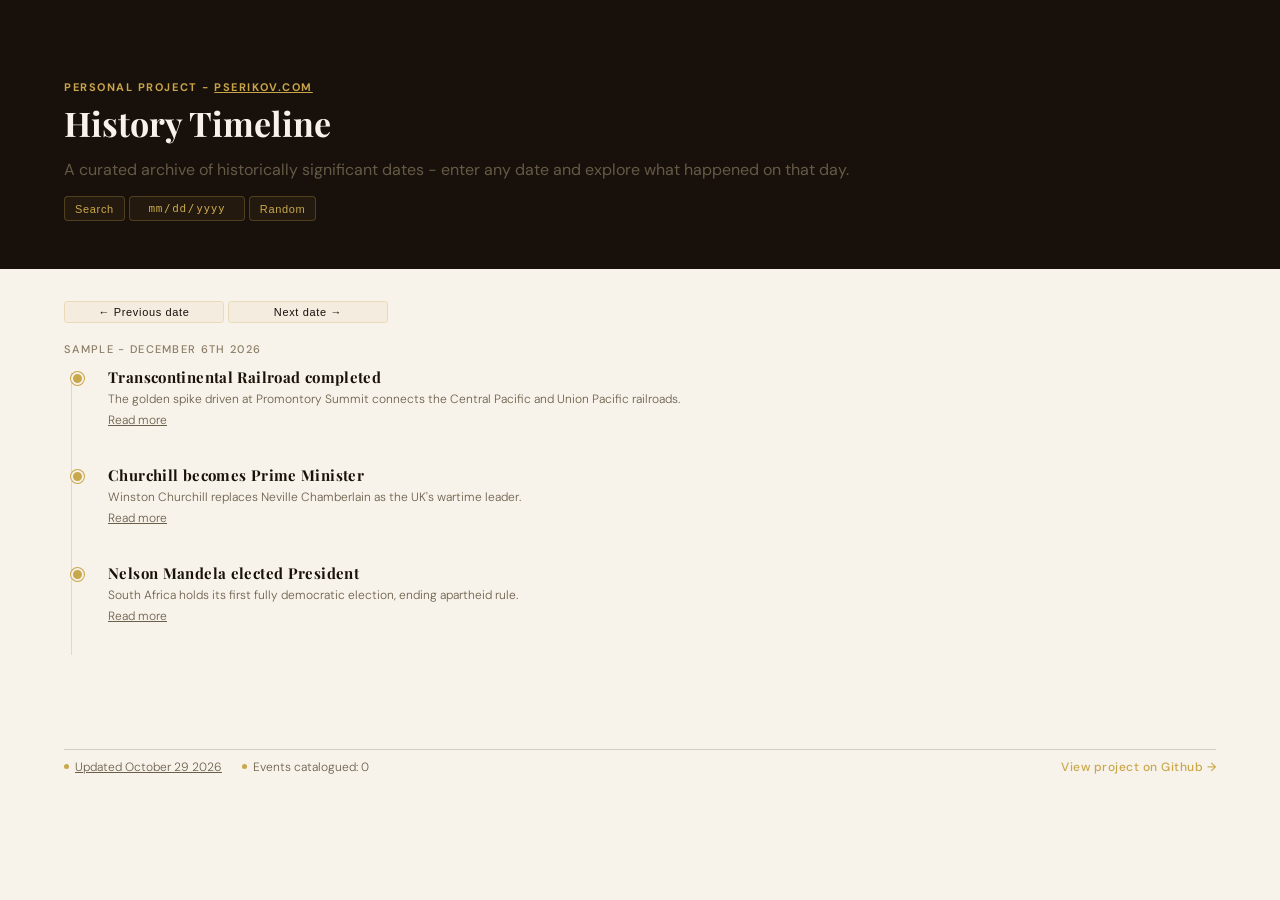
==== public/index.html @ 298302d5 "updated footer note" ====
<!DOCTYPE html>
<html>
<head>
    <title>What Happened on Any Date? | HistoryTimeline</title>
    <meta charset="UTF-8">
    <meta name="description" content="Pick any date and see what happened on it, from history and science to games, music and tech. A hand-curated timeline of dated events, each with a source."/>
    <link rel="canonical" href="https://history-timeline-qt6j.onrender.com">
    <meta property="og:site_name" content="HistoryTimeline">
    <meta property="og:url" content="https://history-timeline-qt6j.onrender.com">
    <meta property="og:type" content="website">
    <meta property="og:description" content="Pick any date and see what happened on it, from history and science to games, music and tech. A hand-curated timeline of dated events, each with a source.">
    <meta property="og:title" content="What Happened on Any Date? | HistoryTimeline">

    <!-- <meta name="twitter:card" content="summary_large_image"> -->
    <meta name="twitter:title" content="What Happened on Any Date? | HistoryTimeline">
    <meta name="twitter:description" content="Pick any date and see what happened on it, from history and science to games, music and tech. A hand-curated timeline of dated events, each with a source.">
    <!-- <meta name="twitter:image" content="https://history-timeline-qt6j.onrender.com/preview.png"> -->
    <!-- <meta name="twitter:image:alt" content="HistoryTimeline: look up any date and see what happened on it"> -->

    <link rel="stylesheet" href="css/index.css">
    <link rel="stylesheet" href="css/log.css">
    <link rel="stylesheet" href="css/date-nav.css">
    <script src="scripts/script.js"></script>
    <script src="scripts/log.js"></script>
    <script src="scripts/footer.js"></script>
    <script src="scripts/date-nav.js"></script>
    <script src="scripts/init.js"></script>
    <script type="application/ld+json" src="">
        {
            "@context": "https://schema.org",
            "@graph": [
                {
                "@type": "WebSite",
                "@id": "https://history-timeline-qt6j.onrender.com/#website",
                "url": "https://history-timeline-qt6j.onrender.com/",
                "name": "History Timeline",
                "description": "A curated archive of historically significant dates. Enter any date and explore what happened on that day.",
                "inLanguage": "en-US",
                "dateCreated": "2026-03-12",
                "author": { "@id": "https://history-timeline-qt6j.onrender.com/#author" },
                "publisher": { "@id": "https://history-timeline-qt6j.onrender.com/#author" }
                },
                {
                "@type": "Person",
                "@id": "https://history-timeline-qt6j.onrender.com/#author",
                "name": "Patrik",
                "url": "https://pserikov.com/",
                "sameAs": ["https://github.com/pattles/"]
                }
            ]
        }
    </script>
    <meta name="viewport" content="width=device-width, initial-scale=1.0">
</head>
<body>
    <section class="section-hero">
        <div class="container">
            <div style="margin-right: 25%">
                <h4 class="section-hero__eyebrow">Personal Project - <a href="https://www.pserikov.com/portfolio/history-timeline?ref=historytimeline" target="_blank" style="color: inherit">pserikov.com</a></h4>
                <h1 class="section-hero__title">History Timeline</h1>
                <p style="color: #655a46;">A curated archive of historically significant dates - enter any date and explore what happened on that day.</p>
            </div>
            <div class="section-hero__buttons">
                <button class="section-hero__btn" id="hero-btnGen">Search</button>
                <input class="section-hero__input" type="date" id="hero-date">
                <button class="section-hero__btn" id="hero-btnRandom">Random</button>
            </div>
        </div>
    </section>
    <section class="section-events">
        <div class="container">
            <div class="date-nav">
                <button class="date-nav__button date-nav__button--prev" data-nav="prev" data-date="">Previous date</button>
                <button class="date-nav__button date-nav__button--next" data-nav="next" data-date="">Next date</button>
            </div>
            <div class="section-events__lead">
                <p id="section-events__lead" >Sample - May 1st 2026</p>
            </div>
            <div class="section-events__timeline">
                <div id="section-events__cards">
                    <div class="section-events__card">
                        <div class="section-events__dot"></div>
                        <h4 class="section-events__headline">Transcontinental Railroad completed</h4>
                        <p class="section-events__desc">The golden spike driven at Promontory Summit connects the Central Pacific and Union Pacific railroads.</p>
                        <a class="section-events__desc" href="https://www.pserikov.com/portfolio/history-timeline?ref=historytimeline">Read more</a>
                    </div>
                    <div class="section-events__card">
                        <div class="section-events__dot"></div>
                        <h4 class="section-events__headline">Churchill becomes Prime Minister</h4>
                        <p class="section-events__desc">Winston Churchill replaces Neville Chamberlain as the UK's wartime leader.</p>
                        <a class="section-events__desc" href="https://www.pserikov.com/portfolio/history-timeline?ref=historytimeline">Read more</a>
                    </div>
                    <div class="section-events__card">
                        <div class="section-events__dot"></div>
                        <h4 class="section-events__headline">Nelson Mandela elected President</h4>
                        <p class="section-events__desc">South Africa holds its first fully democratic election, ending apartheid rule.</p>
                        <a class="section-events__desc" href="https://www.pserikov.com/portfolio/history-timeline?ref=historytimeline">Read more</a>
                    </div>
                </div>
            </div>
        </div>
    </section>
    <footer>
        <div class="footer-divider"></div>
        <div class="container">
            <div class="footer-meta">
                <div class="footer-meta__item">
                <div class="footer-meta__dot"></div>
                <p id="gate-open" style="text-decoration: underline; cursor: pointer">Updated October 29 2026</p>
            </div>
            <div class="footer-meta">
                <div class="footer-meta__item">
                <div class="footer-meta__dot"></div>
                <p id="footer-catalogued">Events catalogued: 0</p>
            </div>
        </div>
        <div style="margin-left: auto">
            <p><a class="footer-link" href="https://github.com/Pattles/HistoryTimeline" target="_blank">View project on Github &#8594</a></p>
        </div> 
    </footer>
    <div id="overlay-gate" class="overlay blur" style="display: none;">
        <div class="overlay-container">
            <div class="overlay-header column">
                <h3 class="overlay-header__lead">Contributors Only</h3>
                <p class="overlay-header__subtitle">Enter your password to add a new event.</p>
            </div>
            <div class="overlay-form column">
                <p class="overlay-form__lead">Password</p>
                <input id="gate-pass" class="overlay-form__input" type="text">
                <p class="overlay-form__note">&nbsp;</p> <!-- Incorrect password. Please try again. -->
            </div>
            <div class="overlay-actions row">
                <button class="overlay-actions__button overlay-actions__cancel">Cancel</button>
                <button class="overlay-actions__button overlay-actions__continue">Continue</button>
            </div>
        </div>
    </div>
    <div id="overlay-contribute" class="overlay blur" style="display: none;">
        <div class="overlay-container">

            <div class="overlay-header">
                <h3 class="overlay-header__lead">Manage Events</h3>
                
                <select id="mode-select" class="overlay-select">
                    <option value="add">Add event</option>
                    <option value="edit">Edit event</option>
                    <!-- <option value="delete">Delete event</option> -->
                </select>

            </div>

            <div class="overlay-form">

                <div class="overlay-form__field" data-show-in="edit delete">
                    <p class="overlay-form__lead">Event</p>
                    <select id="event-select" class="overlay-select" style="color: #2c2416;">
                        <option value="">Select event</option>
                    </select>
                </div>

                <div class="overlay-form__field" data-show-in="add edit">
                    <p class="overlay-form__lead">Date</p>
                    <input id="contribute-date" class="overlay-form__date" type="date">
                </div>

                <div class="overlay-form__field" data-show-in="add edit">
                    <p class="overlay-form__lead">Title</p>
                    <input id="contribute-title" class="overlay-form__input" type="text" placeholder="e.g. Redbull was founded">
                </div>

                <div class="overlay-form__field" data-show-in="add edit">
                    <p class="overlay-form__lead">Description</p>
                    <textarea id="contribute-desc" class="overlay-form__input" style="resize: vertical" rows="5" placeholder="What happened?"></textarea>
                </div>

                <div class="overlay-form__field" data-show-in="add edit">
                    <p class="overlay-form__lead">Source link</p>
                    <input id="contribute-link" class="overlay-form__input" type="text" placeholder="https://wikipedia.org/...">
                </div>

            </div>


            <div class="overlay-actions row">
                <button class="overlay-actions__button overlay-actions__cancel">Cancel</button>
                <button class="overlay-actions__button overlay-actions__continue" id="contribute-submit">Save event</button>
            </div>

        </div>
    </div>

    
</body>
</html>
---- public/css/index.css ----
@import url('https://fonts.googleapis.com/css2?family=Playfair+Display:wght@400;700&family=DM+Sans:wght@300;400;500&display=swap');

/* The big stuff */
body, html {
    margin: 0;
    padding: 0;
    font-family: 'DM Sans', sans-serif;
    background-color: #f7f2ea;
}

body {
    display: flex;
    flex-direction: column;
    min-height: 50rem;
}

body, html {
  touch-action: manipulation; /* Disable zoom */
}

[hidden] { 
    display: none !important; 
}

h3 {
    margin: 0;
    padding: 0;
}

.container {
    display: flex;
    flex-direction: column;
}

.row {
    display: flex;
    flex-direction: row;
}

.column {
    display: flex;
    flex-direction: column;
}

input[type="text"]:hover {
    box-shadow: inset 0 0 0 2px #c8a44a;
}

input[type="text"]:focus {
    outline: none;
    box-shadow: inset 0 0 0 2px #c8a44a;
}

/* */

section {
    padding: 2rem 4rem 3rem; 
}

button, 
input, 
select {
    font-size: 11px;
    font-weight: 500;
    letter-spacing: 0.06em;
    padding: 0.25rem 0.625rem;
    border-radius: 4px;
    border: 0.5px solid #c9a84c44;
    color: #c9a84c;
    background: #c9a84c11;
    text-align: center;
    cursor: pointer;
}


.section-hero__btn:hover,
.section-hero__input:hover {
    border-color:  rgb(172, 126, 9);
    color:  rgb(172, 126, 9);
}

#hero-date::-webkit-calendar-picker-indicator {
    display: none;
}

/* Sections */
/* Hero */
.section-hero {
    padding-top: 5rem;
    background-color: #18100a;
    position: relative; 
    overflow: hidden;
}

.section-hero__eyebrow {
    font-size: 11px;
    letter-spacing: 0.14em;
    text-transform: uppercase;
    margin: 0 0 10px;
    font-weight: bold;
    color: #c8a44a;
}

.section-hero__title {
    font-family: 'Playfair Display', serif;
    color: #f7f2ea;
    margin: 0 0 6px;
    font-size: 34px;
    line-height: 1.15;
    font-weight: bold;
}

.section-hero__buttons {
    display: flex;
    gap: 0.25rem;
}


/* Events */
.section-events {
    background-color: #f7f2ea;
}

.section-events__lead {
    font-size: 11px; 
    text-transform: uppercase; 
    letter-spacing: 0.12em; 
    color: #8a7d65; 
    font-weight: 500; 

}
.section-events__timeline {
    display: flex;
    flex-direction: column;
    gap: 0;
    position: relative;
    padding-left: 24px;
}

.section-events__timeline::before {
    content: '';
    position: absolute;
    left: 7px;
    top: 6px;
    bottom: 6px;
    width: 1px;
    background: #c9a84c55;
}

.section-events__dot {
    position: absolute;
    left: -17px;
    top: 5px;
    width: 9px;
    height: 9px;
    border-radius: 50%;
    background: #c9a84c;
    border: 2px solid #f5f0e8;
    box-shadow: 0 0 0 1px #c9a84c;
}

.section-events__card {
    position: relative;
    margin-bottom: 1rem;
    padding: 0 0 1.25rem 1.25rem;
}

.section-events__headline {
    font-family: 'Playfair Display', serif;
    font-size: 15px;
    color: #1a1208;
    margin: 0 0 3px;
    font-weight: bold;
    letter-spacing: 0.025em;
}

.section-events__desc {
    font-size: 12px;
    color: #6b5f4a;
    margin: 0;
    line-height: 1.5;
    font-weight: 300;
}


/* Footer */
.footer-divider {
    margin-top: auto;
    height: 0.5px;
    background: #d6cfc0;
    margin: 0.5rem 0;
}

footer {
    margin-top: auto;
    padding: 2rem 4rem; 
    align-items: center;
    justify-content: space-between;
}

footer p {
    font-size: 12px;
    color: #6b5f4a;
    margin: 0;
    line-height: 1.5;
    font-weight: 300;
}

.footer-meta {
    display: flex;
    flex-direction: row;
    gap: 20px;
}

.footer-meta__item {
    display: flex;
    align-items: center;
    gap: 6px;
    font-size: 12px;
    color: #8a7d65;
    font-weight: 400;
}

.footer-meta__dot {
    width: 5px;
    height: 5px;
    border-radius: 50%;
    background: #c9a84c;
    flex-shrink: 0;
}

.footer-link {
    font-size: 12px;
    font-weight: 500;
    color: #c9a84c;
    text-decoration: none;
    letter-spacing: 0.04em;
    display: flex;
    align-items: center;
    gap: 4px;
}

/* Modal - DEPRECATED */
#modal-addnew {
    position: fixed;
    top: 0;
    left: 0;
    width: 100%;
    height: 100%;
    background: rgba(0, 0, 0, 0.4); /* dark overlay */
    display: flex; /* flex / none */
    justify-content: center;
    align-items: center;
}

.modal {
    backdrop-filter: blur(5px)
}

/*
#18100a — near-black dark brown (header background)
#c8a44a — antique gold (accents, tags, dots, year labels)
#f7f2ea — warm parchment (card background, header text)
#e0d9ce — slightly darker parchment (outer background)
#d0c9b8 — muted tan (borders, divider)
#7a6e5a / #8a7d65 / #655a46 — various warm grays (subtitle and body text at different opacities)
*/
---- public/css/log.css ----
.overlay {
    position: fixed;
    inset: 0;
    display: flex;
    align-items: center;
    justify-content: center;
    z-index: 200;
}

.overlay-container {
    position: relative; /* so gate-toprow positions relative to this */
    background-color: #f7f2ea;
    border: 2px solid #e0d9ce;
    border-radius: 0.5rem;
    min-width: 25rem; /* use width instead of padding for sizing */
    overflow: hidden; /* keeps toprow inside the rounded corners */
}

.blur {
    background-color: rgba(247, 242, 234, 0.2);
    backdrop-filter: blur(8px);
    -webkit-backdrop-filter: blur(8px);
}


/* */
.overlay-form {
    padding: 1rem 2rem;
    width: 22.5rem;
    min-height: 5rem;
}

.overlay-select {
    min-width: 12rem;
    max-width: 100%;
}

.overlay-header,
.overlay-form,
.overlay-form__field {
    display: flex;
    flex-direction: column;
}

.overlay-header {
    align-items: center;
    background-color: #18100a;
    padding: 2rem;
    overflow: hidden;
    gap: 1rem;
}

.overlay-header__lead {
    color: #c8a44a;
    font-family: 'Playfair Display', serif;
    letter-spacing: 0.1rem;
    text-transform: uppercase;
    font-weight: 400;
    font-size: 1rem;
}

.overlay-header__subtitle {
    color: #7a6e5a;
    font-family: 'DM Sans', sans-serif;
    letter-spacing: 0;
    font-weight: 200;
    font-size: 0.8rem;
}

.overlay-form__lead {
    color: #7a6e5a;
    font-family: 'Playfair Display', serif;
    letter-spacing: 0.1rem;
    text-transform: uppercase;
    font-weight: 400;
    font-size: 0.75rem;
    margin-bottom: 0.5rem;
}

.overlay-form__input,
.overlay-form__date {
    width: 100%;
    background: #faf8f3;
    border: 0.5px solid #d0c9b8;
    border-radius: 0.5rem;
    color: #2c2416;
    padding: 0.5rem 0.75rem;
    font-size: 0.7rem;
    box-sizing: border-box;
    font-family: 'DM Sans', sans-serif;
    text-align: left;
}

.overlay-form__date,
.overlay-form__input::placeholder {
    text-align: left;
    color: #7a6e5a;
}

.overlay-form__date::-webkit-calendar-picker-indicator {
    display:initial;
}

.overlay-form__note {
    font-family: 'DM Sans', sans-serif;
    color: #9a9288;
    font-size: 0.75rem;
}

.overlay-actions {
    padding: 1rem 2rem;
    border-top: 0.5px solid #d0c9b8;
    gap: 0.5rem;
}

.overlay-actions__button {
    padding: 0.5rem 1rem;
    border-radius: 0.25rem;
    height: 2.5rem;
    font-size: 0.8rem;
    font-family: 'DM Sans', sans-serif;
    font-weight: 400;
}

.overlay-actions__cancel {
    border: 1px solid #d0c9b8;
    color: #18100a;
    background-color: #f7f2ea;
    width: 7.5rem;
}

.overlay-actions__continue {
    border: 0.5px solid #c8a44a;
    color: #18100a;
    background-color: #c8a44a;
    width: 100%;
}

.overlay-actions__cancel:hover {
    border-color:  rgb(172, 126, 9);
    color:  rgb(172, 126, 9);
}

.overlay-actions__continue:hover {
    background-color: #b89539;
    color: #18100a;
}

/*
#18100a — near-black dark brown (header background)
#c8a44a — antique gold (accents, tags, dots, year labels)
#f7f2ea — warm parchment (card background, header text)
#e0d9ce — slightly darker parchment (outer background)
#d0c9b8 — muted tan (borders, divider)
#7a6e5a / #8a7d65 / #655a46 — various warm grays (subtitle and body text at different opacities)
*/
---- public/css/date-nav.css ----
.date-nav {
    display: flex;
    flex-direction: row;
    gap: 0.25rem;
    padding-bottom: 0.5rem;
}

.date-nav__button {
    color: #18100a;
    text-align: center;
}

@media (min-width: 1024px) {
    .date-nav__button:hover {
        border-color:  rgb(172, 126, 9);
        color:  rgb(172, 126, 9);
    }

    .date-nav__button {
        min-width: 10rem;
    }
}

@media screen and (max-width: 1024px) {
    .date-nav {
        flex-direction: column;
        width: 100%;
    }

    .date-nav__button {
        padding-block: 0.5rem;
        width: 100%;
        max-width: 100%;
    }
}

.date-nav__button--prev::before {
    content: '← ';
    margin-left: auto;     /* pushes the arrow to the far left */
}

.date-nav__button--next::after {
    content: ' →';
    margin-left: auto;     /* pushes the arrow to the far right */
}
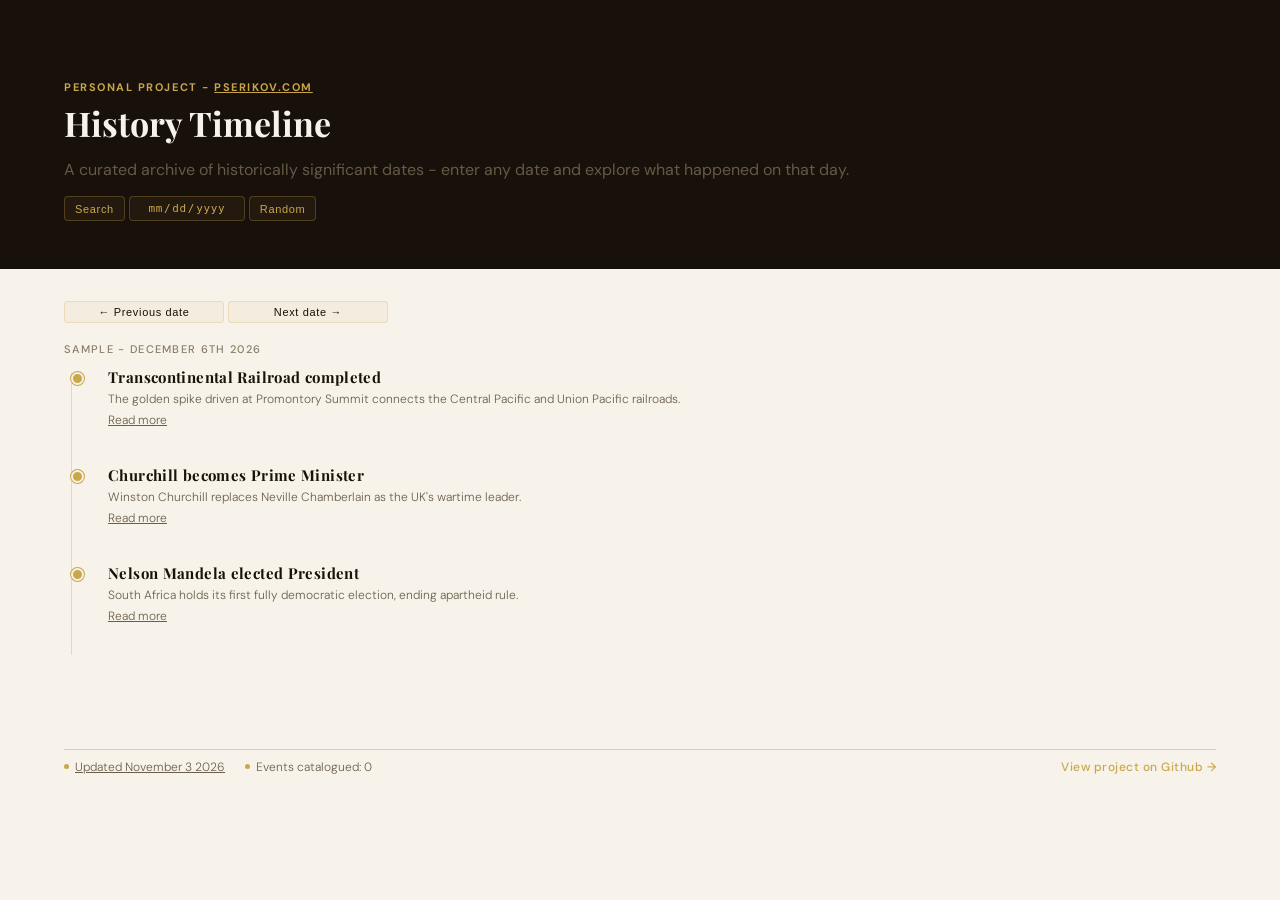
==== commit de246113: "updated to nov 3" ====
--- a/public/index.html
+++ b/public/index.html
@@ -1,19 +1,19 @@
 <!DOCTYPE html>
 <html>
 <head>
-    <title>What Happened on Any Date? | HistoryTimeline</title>
+    <title>HistoryTimeline | What Happened on Any Date?</title>
     <meta charset="UTF-8">
-    <meta name="description" content="Pick any date and see what happened on it, from history and science to games, music and tech. A hand-curated timeline of dated events, each with a source."/>
+    <meta name="description" content="Pick any date and see what happened on it. A curated timeline of history, games, music and tech, with sources."/>
     <link rel="canonical" href="https://history-timeline-qt6j.onrender.com">
     <meta property="og:site_name" content="HistoryTimeline">
     <meta property="og:url" content="https://history-timeline-qt6j.onrender.com">
     <meta property="og:type" content="website">
-    <meta property="og:description" content="Pick any date and see what happened on it, from history and science to games, music and tech. A hand-curated timeline of dated events, each with a source.">
-    <meta property="og:title" content="What Happened on Any Date? | HistoryTimeline">
+    <meta property="og:description" content="Pick any date and see what happened on it. A curated timeline of history, games, music and tech, with sources.">
+    <meta property="og:title" content="HistoryTimeline | What Happened on Any Date?">
 
     <!-- <meta name="twitter:card" content="summary_large_image"> -->
-    <meta name="twitter:title" content="What Happened on Any Date? | HistoryTimeline">
-    <meta name="twitter:description" content="Pick any date and see what happened on it, from history and science to games, music and tech. A hand-curated timeline of dated events, each with a source.">
+    <meta name="twitter:title" content="HistoryTimeline | What Happened on Any Date?">
+    <meta name="twitter:description" content="Pick any date and see what happened on it. A curated timeline of history, games, music and tech, with sources.">
     <!-- <meta name="twitter:image" content="https://history-timeline-qt6j.onrender.com/preview.png"> -->
     <!-- <meta name="twitter:image:alt" content="HistoryTimeline: look up any date and see what happened on it"> -->
 
@@ -106,7 +106,7 @@
             <div class="footer-meta">
                 <div class="footer-meta__item">
                 <div class="footer-meta__dot"></div>
-                <p id="gate-open" style="text-decoration: underline; cursor: pointer">Updated October 29 2026</p>
+                <p id="gate-open" style="text-decoration: underline; cursor: pointer">Updated November 3 2026</p>
             </div>
             <div class="footer-meta">
                 <div class="footer-meta__item">
@@ -165,12 +165,12 @@
 
                 <div class="overlay-form__field" data-show-in="add edit">
                     <p class="overlay-form__lead">Title</p>
-                    <input id="contribute-title" class="overlay-form__input" type="text" placeholder="e.g. Redbull was founded">
+                    <input id="contribute-title" class="overlay-form__input" type="text" placeholder="e.g. Redbull was founded" maxlength="60">
                 </div>
 
                 <div class="overlay-form__field" data-show-in="add edit">
                     <p class="overlay-form__lead">Description</p>
-                    <textarea id="contribute-desc" class="overlay-form__input" style="resize: vertical" rows="5" placeholder="What happened?"></textarea>
+                    <textarea id="contribute-desc" class="overlay-form__input" style="resize: vertical" rows="5" placeholder="What happened?" maxlength="350"></textarea>
                 </div>
 
                 <div class="overlay-form__field" data-show-in="add edit">
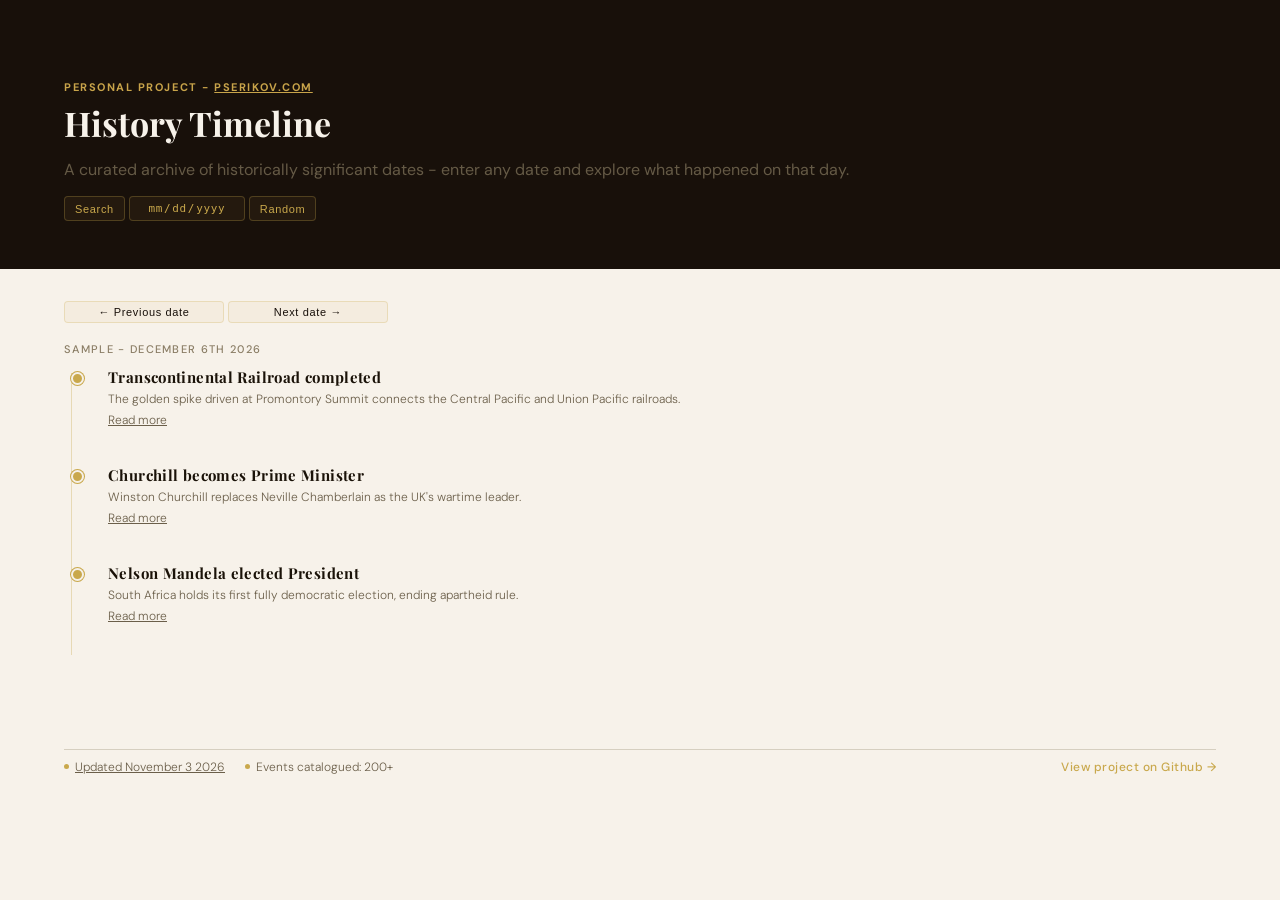
==== commit e524d913: "updated events catalogued number" ====
--- a/public/index.html
+++ b/public/index.html
@@ -111,7 +111,7 @@
             <div class="footer-meta">
                 <div class="footer-meta__item">
                 <div class="footer-meta__dot"></div>
-                <p id="footer-catalogued">Events catalogued: 0</p>
+                <p id="footer-catalogued">Events catalogued: 200+</p>
             </div>
         </div>
         <div style="margin-left: auto">
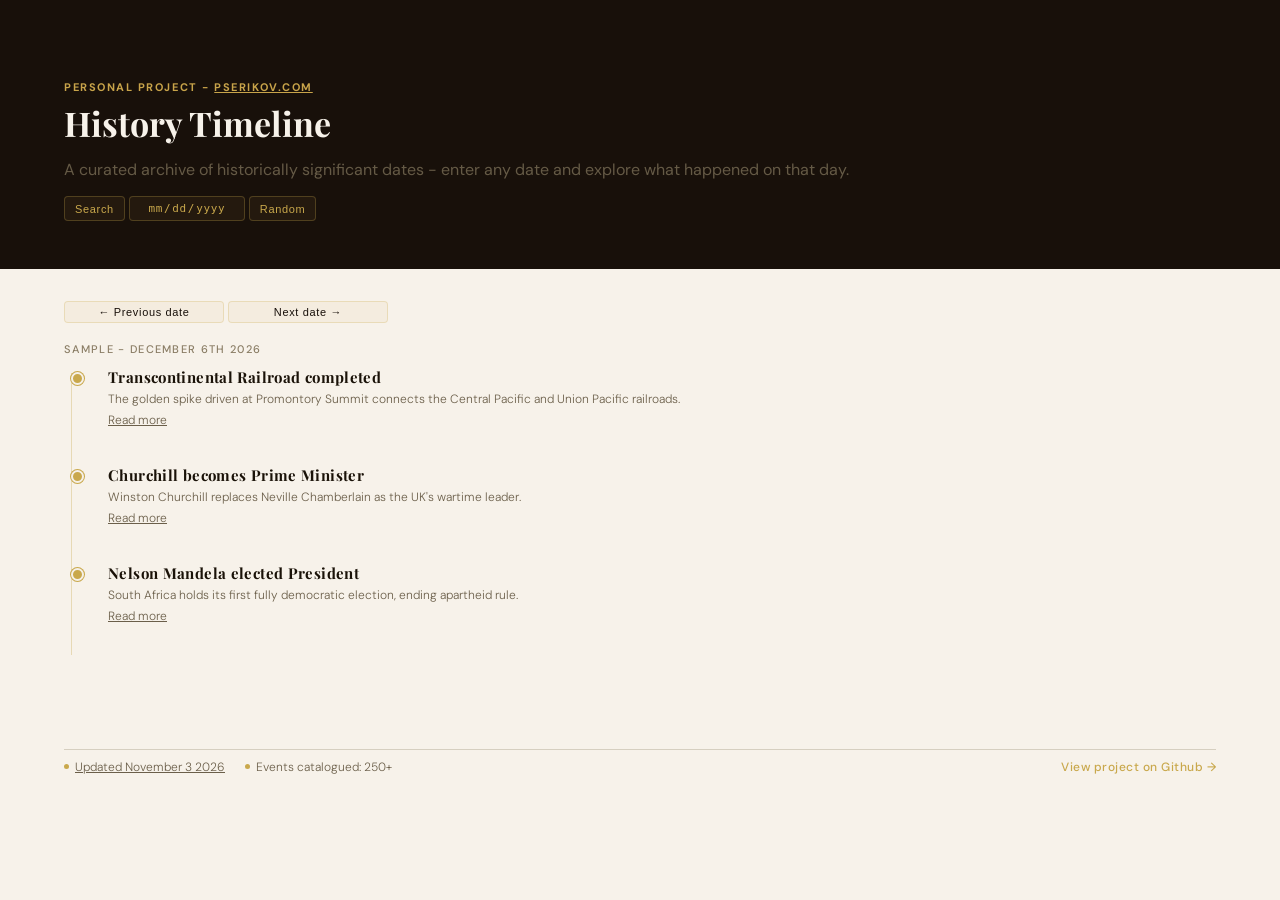
==== commit fb9480b7: "updated events catalogued note" ====
--- a/public/index.html
+++ b/public/index.html
@@ -111,7 +111,7 @@
             <div class="footer-meta">
                 <div class="footer-meta__item">
                 <div class="footer-meta__dot"></div>
-                <p id="footer-catalogued">Events catalogued: 200+</p>
+                <p id="footer-catalogued">Events catalogued: 250+</p>
             </div>
         </div>
         <div style="margin-left: auto">
